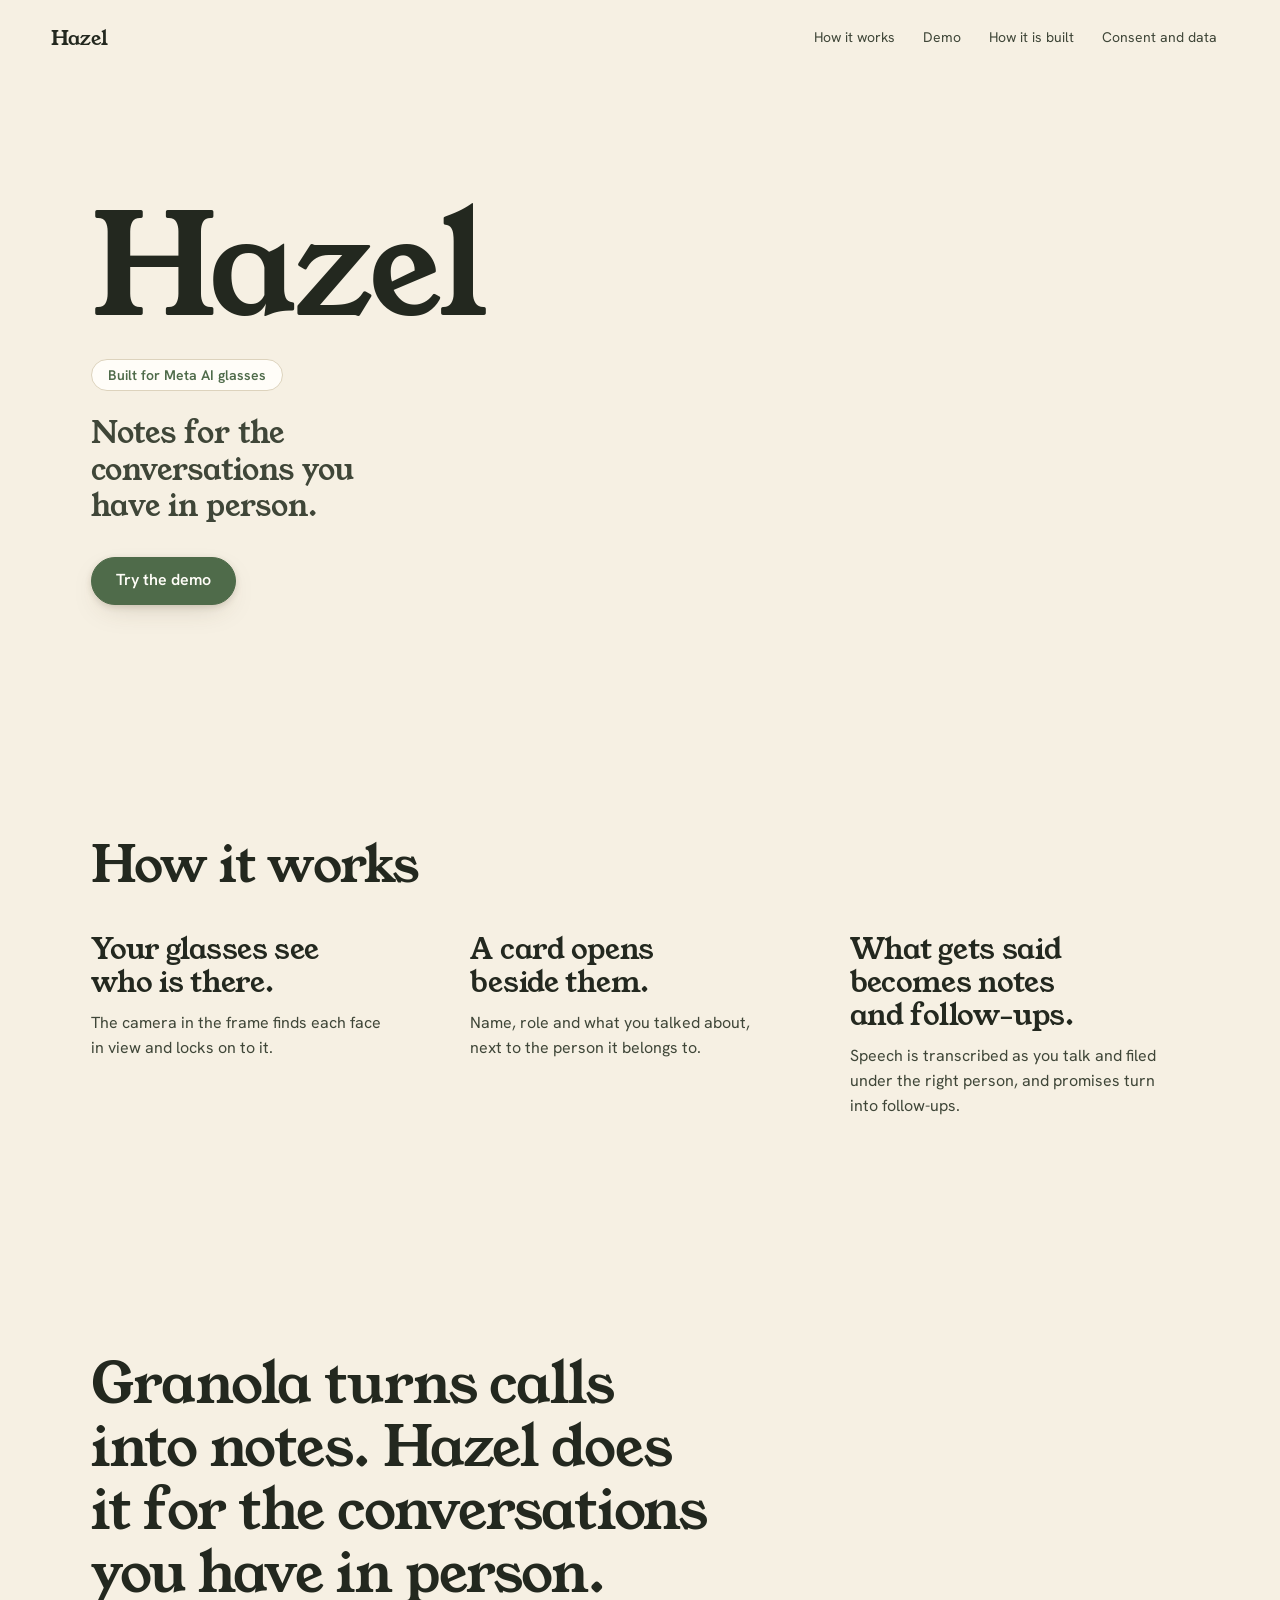
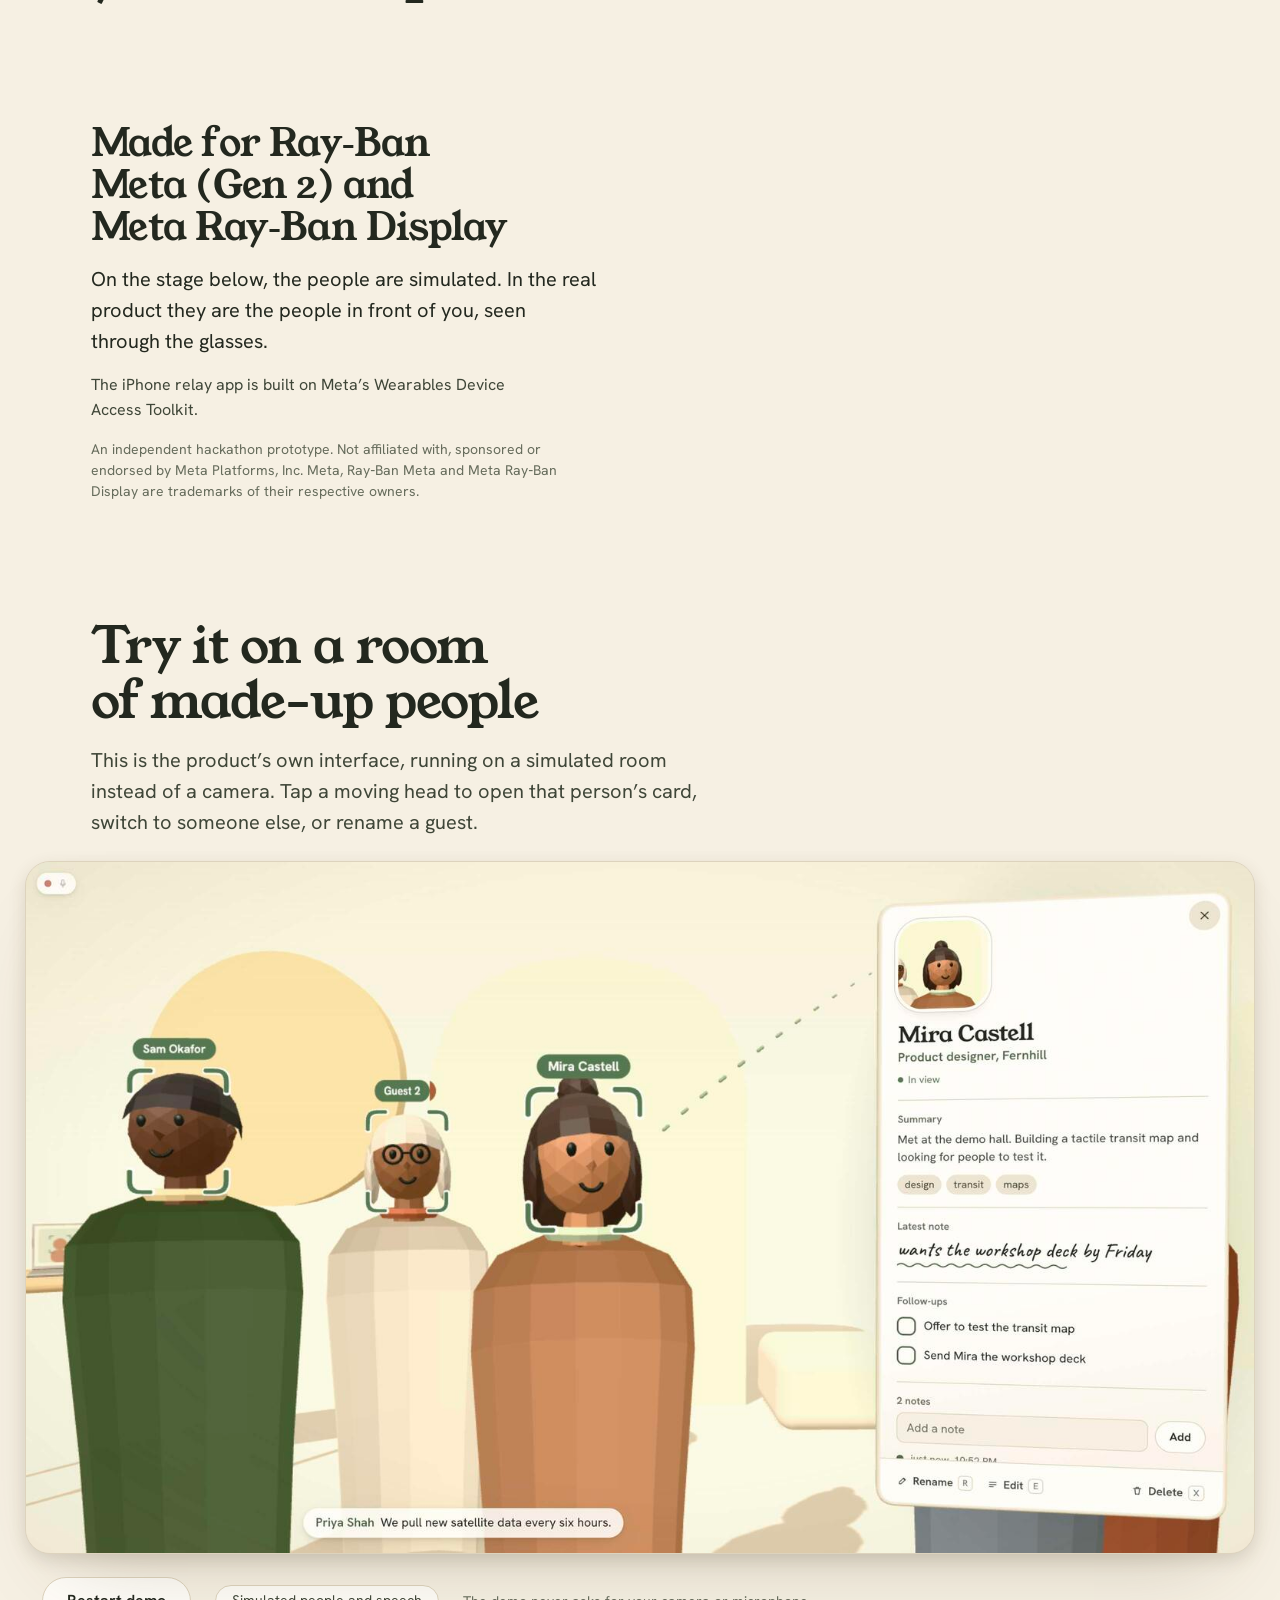
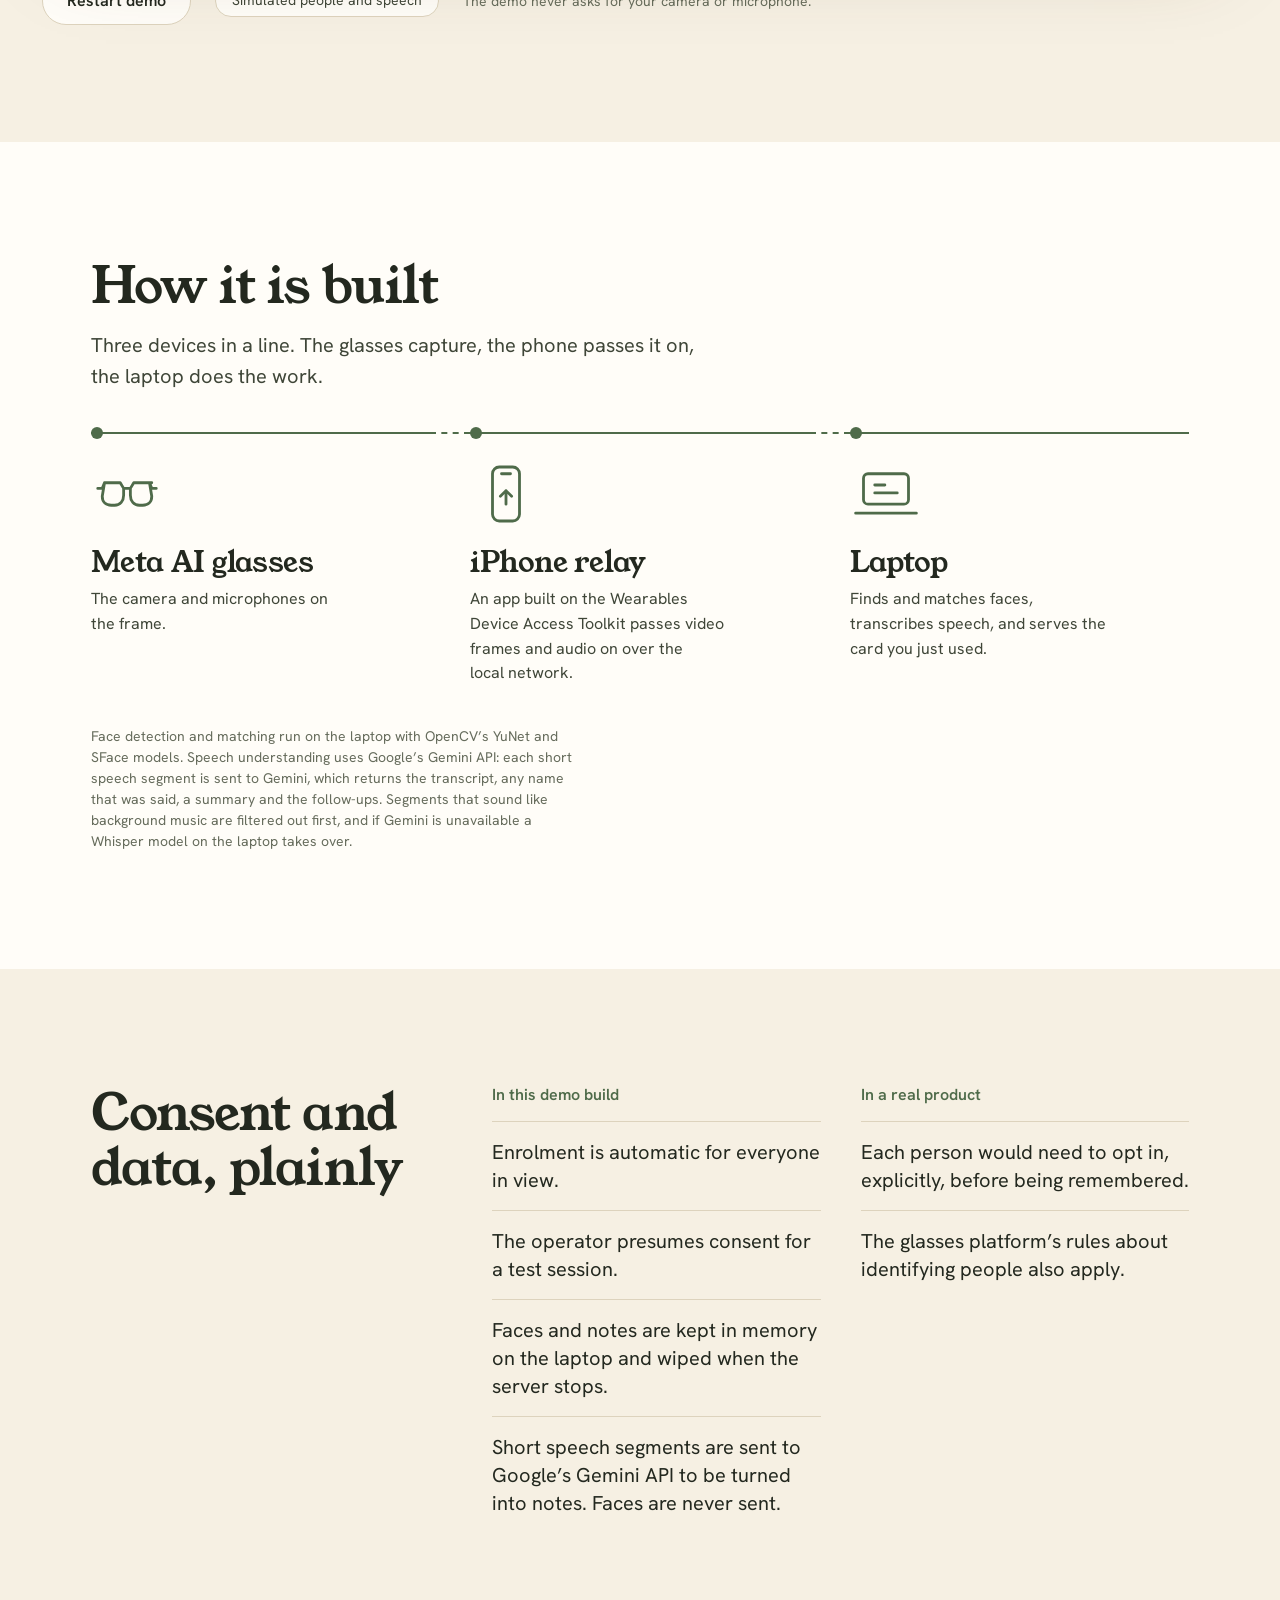
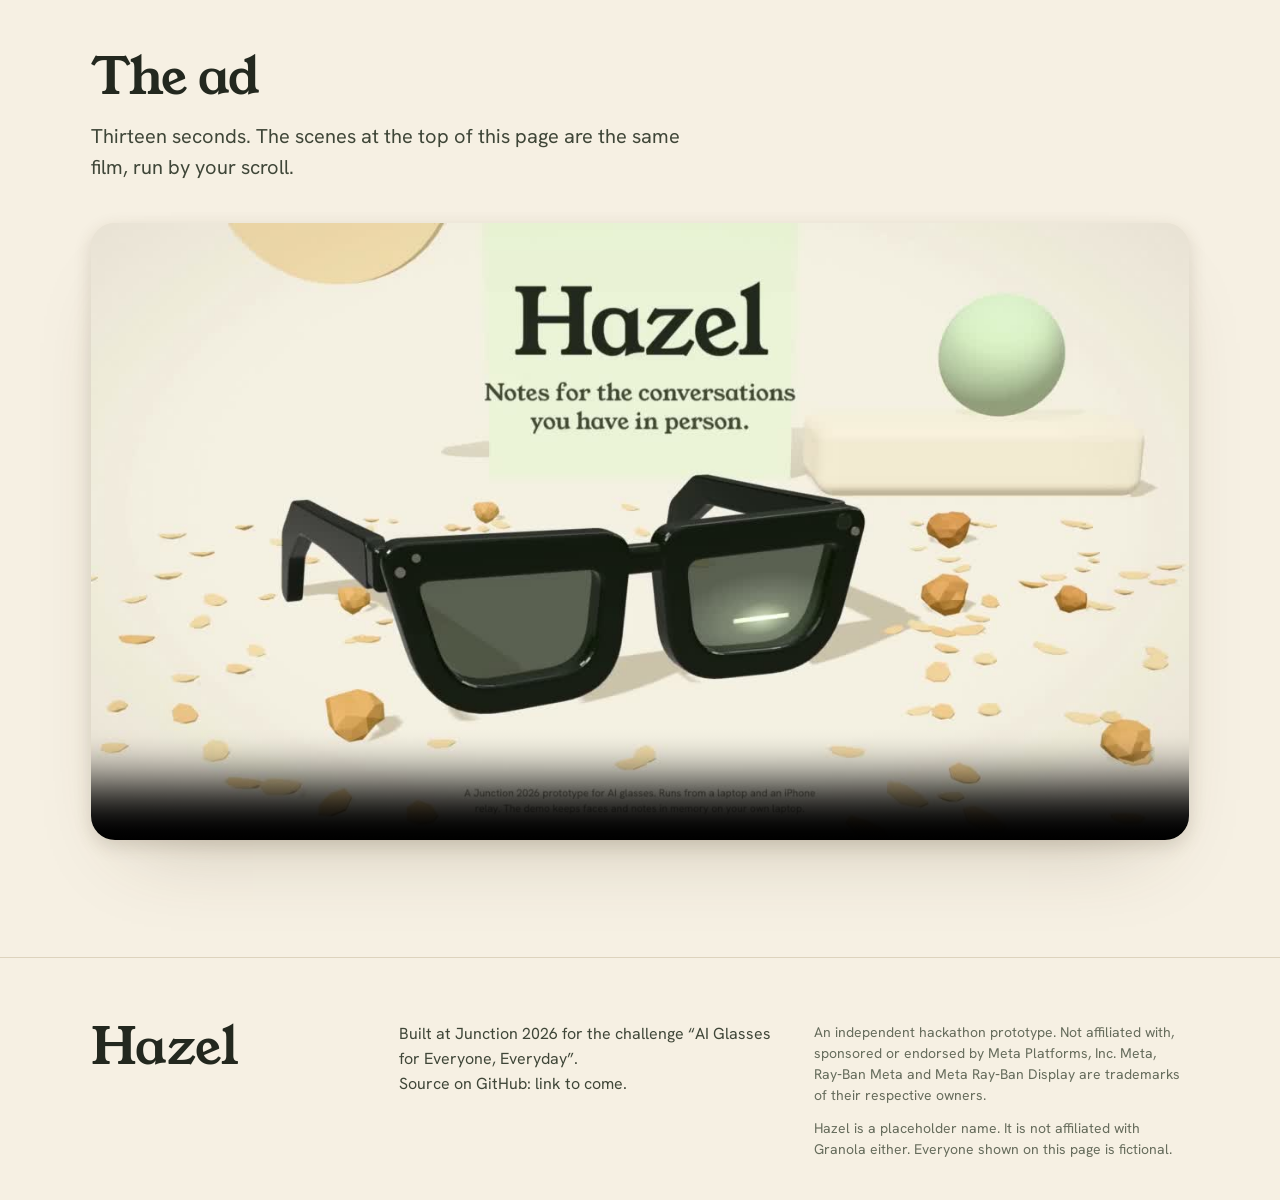
==== site/index.html @ 8c611d6f "Add Gemini speech backend and the Hazel website" ====
<!doctype html>
<html lang="en">
<head>
  <meta charset="utf-8">
  <meta name="viewport" content="width=device-width, initial-scale=1, viewport-fit=cover">
  <title data-brand="title">Hazel. Notes for in-person conversations, built for Meta AI glasses</title>
  <meta name="description" data-brand="description" content="Hazel is an independent hackathon prototype built for Meta AI glasses: it sees who you are talking to, remembers them, and turns what gets said into notes on a card.">
  <meta name="theme-color" content="#F6F0E3">
  <link rel="icon" href="data:,">
  <link rel="preload" href="assets/fonts/young-serif-400.woff2" as="font" type="font/woff2" crossorigin>
  <link rel="preload" href="assets/fonts/hanken-grotesk-400.woff2" as="font" type="font/woff2" crossorigin>
  <link rel="stylesheet" href="css/site.css?v=9">
  <script type="importmap">
    { "imports": { "three": "./vendor/three.module.min.js", "three/addons/": "./vendor/" } }
  </script>
</head>
<body>
  <a class="skip" href="#demo">Skip to the demo</a>
  <header class="nav">
    <a class="brand" href="#top">Hazel</a>
    <nav aria-label="Sections">
      <a href="#how">How it works</a>
      <a href="#demo">Demo</a>
      <a href="#build">How it is built</a>
      <a href="#consent">Consent and data</a>
    </nav>
  </header>

  <main id="top">
    <div class="film" id="film">
      <div class="film-stage" id="stage">
        <div class="scene-box"><canvas class="scene" id="scene" aria-hidden="true"></canvas></div>
        <div class="veil" id="veil" aria-hidden="true"></div>
        <div class="chip chip-tag" id="chip-tag" aria-hidden="true"></div>
        <div class="chip chip-speech" id="chip-speech" aria-hidden="true"></div>

        <section class="hero" id="hero" aria-labelledby="hero-title">
          <h1 class="wordmark" id="hero-title">Hazel</h1>
          <p class="pill" data-brand="pill">Built for Meta AI glasses</p>
          <p class="promise">Notes for the conversations you have in person.</p>
          <div class="actions">
            <a class="btn btn-primary" href="#demo">Try the demo</a>
          </div>
        </section>

        <section class="how" id="how" aria-labelledby="how-title">
          <h2 class="how-title" id="how-title">How it works</h2>
          <ol class="beats" id="beats">
            <li data-in="2.05" data-out="3.9">
              <canvas class="still" width="720" height="540" aria-hidden="true"></canvas>
              <h3>Your glasses see who is there.</h3>
              <p>The camera in the frame finds each face in view and locks on to it.</p>
            </li>
            <li data-in="4.25" data-out="6.85">
              <canvas class="still" width="720" height="540" aria-hidden="true"></canvas>
              <h3>A card opens beside them.</h3>
              <p>Name, role and what you talked about, next to the person it belongs to.</p>
            </li>
            <li data-in="7.15" data-out="9.9">
              <canvas class="still" width="720" height="540" aria-hidden="true"></canvas>
              <h3>What gets said becomes notes and follow-ups.</h3>
              <p>Speech is transcribed as you talk and filed under the right person, and promises turn into follow-ups.</p>
            </li>
          </ol>
        </section>
        <div class="rail" id="rail" aria-hidden="true"><i></i><i></i><i></i></div>
      </div>
    </div>

    <section class="statement" id="why">
      <div class="container">
        <p class="statement-text">Granola turns calls into notes. Hazel does it for the conversations you have in person.</p>
      </div>
    </section>

    <section class="made" id="made" aria-labelledby="made-title">
      <div class="container made-grid">
        <div class="made-copy">
          <h2 id="made-title" data-brand="madeFor">Made for Ray‑Ban Meta (Gen 2) and Meta Ray‑Ban Display</h2>
          <p class="made-lead">On the stage below, the people are simulated. In the real product they are the people in front of you, seen through the glasses.</p>
          <p data-brand="toolkit">The iPhone relay app is built on Meta’s Wearables Device Access Toolkit.</p>
          <p class="fine" data-brand="disclaimer">An independent hackathon prototype. Not affiliated with, sponsored or endorsed by Meta Platforms, Inc. Meta, Ray‑Ban Meta and Meta Ray‑Ban Display are trademarks of their respective owners.</p>
          <div class="brand-slot" id="brand-slot" hidden></div>
        </div>
        <div class="made-scene"><canvas id="lens" aria-hidden="true"></canvas></div>
      </div>
    </section>

    <section class="demo" id="demo" aria-labelledby="demo-title">
      <div class="container">
        <div class="head">
          <h2 id="demo-title">Try it on a room of made-up people</h2>
          <p>This is the product’s own interface, running on a simulated room instead of a camera. Tap a moving head to open that person’s card, switch to someone else, or rename a guest.</p>
        </div>
      </div>
      <div class="demo-wide">
        <div class="demo-frame" id="demo-frame" data-state="idle">
          <img class="demo-poster" src="assets/demo-poster.jpg" width="1600" height="900" alt="The Hazel demo: a warm 3D room of five fictional people, with a context card open beside one of them." loading="lazy" decoding="async">
        </div>
        <div class="demo-bar">
          <button class="btn" id="demo-restart" type="button">Restart demo</button>
          <p class="demo-caption">Simulated people and speech</p>
          <p class="fine">The demo never asks for your camera or microphone.</p>
          <p class="visually-hidden" id="demo-status" role="status"></p>
        </div>
        <noscript><p class="fine">The live demo needs JavaScript. The picture above shows it, and <a href="assets/hazel-ad-720p.mp4">the ad</a> plays without it.</p></noscript>
      </div>
    </section>

    <section class="build" id="build" aria-labelledby="build-title">
      <div class="container">
        <div class="head">
          <h2 id="build-title">How it is built</h2>
          <p>Three devices in a line. The glasses capture, the phone passes it on, the laptop does the work.</p>
        </div>
        <ol class="flow">
          <li>
            <svg class="flow-icon" viewBox="0 0 64 64" aria-hidden="true"><path d="M6 27h4l2-5h14l3 5h6l3-5h14l2 5h4M12 22l-2 12c0 5 3 8 8 8h3c5 0 8-4 8-9v-6M54 22l-2-0M52 22l2 12c0 5-3 8-8 8h-3c-5 0-8-4-8-9v-6"/></svg>
            <h3>Meta AI glasses</h3>
            <p>The camera and microphones on the frame.</p>
          </li>
          <li>
            <svg class="flow-icon" viewBox="0 0 64 64" aria-hidden="true"><rect x="20" y="8" width="24" height="48" rx="6"/><path d="M28 14h8M27 34l5-5 5 5M32 29v12"/></svg>
            <h3>iPhone relay</h3>
            <p>An app built on the Wearables Device Access Toolkit passes video frames and audio on over the local network.</p>
          </li>
          <li>
            <svg class="flow-icon" viewBox="0 0 64 64" aria-hidden="true"><rect x="12" y="14" width="40" height="27" rx="4"/><path d="M5 49h54M22 24h9M22 31h20"/></svg>
            <h3>Laptop</h3>
            <p>Finds and matches faces, transcribes speech, and serves the card you just used.</p>
          </li>
        </ol>
        <p class="fine build-note">Face detection and matching run on the laptop with OpenCV’s YuNet and SFace models. Speech understanding uses Google’s Gemini API: each short speech segment is sent to Gemini, which returns the transcript, any name that was said, a summary and the follow-ups. Segments that sound like background music are filtered out first, and if Gemini is unavailable a Whisper model on the laptop takes over.</p>
      </div>
    </section>

    <section class="consent" id="consent" aria-labelledby="consent-title">
      <div class="container consent-grid">
        <h2 id="consent-title">Consent and data, plainly</h2>
        <div class="consent-col">
          <h3>In this demo build</h3>
          <ul>
            <li>Enrolment is automatic for everyone in view.</li>
            <li>The operator presumes consent for a test session.</li>
            <li>Faces and notes are kept in memory on the laptop and wiped when the server stops.</li>
            <li>Short speech segments are sent to Google’s Gemini API to be turned into notes. Faces are never sent.</li>
          </ul>
        </div>
        <div class="consent-col">
          <h3>In a real product</h3>
          <ul>
            <li>Each person would need to opt in, explicitly, before being remembered.</li>
            <li>The glasses platform’s rules about identifying people also apply.</li>
          </ul>
        </div>
      </div>
    </section>

    <section class="ad" id="ad" aria-labelledby="ad-title">
      <div class="container">
        <div class="head">
          <h2 id="ad-title">The ad</h2>
          <p>Thirteen seconds. The scenes at the top of this page are the same film, run by your scroll.</p>
        </div>
        <video class="ad-video" id="ad-video" controls playsinline preload="none" poster="assets/hazel-ad-poster.jpg" width="1280" height="720">
          <source src="assets/hazel-ad-720p.mp4" type="video/mp4">
          <a href="assets/hazel-ad-720p.mp4">Download the ad</a>
        </video>
      </div>
    </section>
  </main>

  <footer class="footer">
    <div class="container footer-grid">
      <p class="footer-mark">Hazel</p>
      <div>
        <p data-brand="challenge">Built at Junction 2026 for the challenge “AI Glasses for Everyone, Everyday”.</p>
        <p>Source on GitHub: link to come.</p>
      </div>
      <div class="footer-legal">
        <p class="fine" data-brand="disclaimer">An independent hackathon prototype. Not affiliated with, sponsored or endorsed by Meta Platforms, Inc. Meta, Ray‑Ban Meta and Meta Ray‑Ban Display are trademarks of their respective owners.</p>
        <p class="fine">Hazel is a placeholder name. It is not affiliated with Granola either. Everyone shown on this page is fictional.</p>
      </div>
    </div>
  </footer>
  <script type="module" src="js/main.js?v=9"></script>
</body>
</html>
---- site/css/site.css ----
/* Hallmark · shape: scroll film into live product · genre: playful · theme: custom (by request, the Hazel ad) · job: try · idea: "your glasses remember who you met, like notes for real life" · vibe: "warm oat paper, sage, calm, tactile"
 * paper: #F6F0E3 · accent: #4F6B4A · display: Young Serif · body: Hanken Grotesk · hero: the ad's glasses scene, live, pushed into the lens by scroll · nav: edge-aligned wordmark and four anchors · footer: a mast, wordmark over the facts · imagery: the product, built in Three.js, and the product's own UI running live · signature: scroll scrubs the ad film, then the real card opens in the demo
 * axes: cream/friendly serif/moss · posture: stage · contrast: pass · fold: pass · v2.0.0 */
/* Hallmark · pre-emit critique: P4 H4 E4 S5 R4 V4 · weakest: H, the film captions stay to one heading and one sentence so the 3D carries the hierarchy */
/* waive 58: the Meta non-affiliation notice is required twice by the brief, which carries the page past 450 words */
/* waive 80: the three build icons are diagram glyphs on one stroke weight, not illustrations standing in for product imagery */
@import url("./tokens.css");
@import url("./base.css");

html { scroll-behavior: smooth; scroll-padding-top: var(--space-xl); }
h2 { font-size: var(--text-h2); font-weight: 400; line-height: 1.08; letter-spacing: var(--tracking-display); color: var(--color-ink); }
h3 { font-size: var(--text-h3); font-weight: 400; line-height: 1.15; letter-spacing: -0.01em; color: var(--color-ink); }
.fine { font-size: var(--text-sm); line-height: 1.5; color: var(--color-muted); max-width: 62ch; }
.head { display: grid; gap: var(--space-md); max-width: 44rem; margin-bottom: var(--space-xl); }
.head p { font-size: var(--text-lead); color: var(--color-ink-2); max-width: 56ch; }

.skip { position: absolute; left: var(--gutter); top: var(--space-xs); z-index: 60; padding: var(--space-xs) var(--space-md); background: var(--color-paper-2); border-radius: var(--radius-pill); box-shadow: var(--shadow-card); transform: translateY(-200%); }
.skip:focus-visible { transform: none; }

.nav { position: absolute; inset: 0 0 auto; z-index: 40; display: flex; align-items: center; justify-content: space-between; gap: var(--space-lg); padding: var(--space-md) var(--gutter); }
.brand { font-family: var(--font-display); font-size: var(--text-lg); line-height: 1; color: var(--color-ink); text-decoration: none; padding: var(--space-sm) 0; }
.nav nav { display: flex; gap: var(--space-2xs); }
.nav nav a { display: inline-flex; align-items: center; min-height: 44px; padding: 0 var(--space-sm); border-radius: var(--radius-pill); font-size: var(--text-sm); color: var(--color-ink-2); text-decoration: none; transition: background-color var(--dur-micro) var(--ease-out), color var(--dur-micro) var(--ease-out); }
.nav nav a:hover { background: var(--color-paper-3); color: var(--color-focus); }
.nav nav a:active { background: var(--color-rule); }

.btn { display: inline-flex; align-items: center; justify-content: center; min-height: 48px; padding: 0 var(--space-lg); border: var(--rule-hair) solid var(--color-rule); border-radius: var(--radius-pill); background: var(--color-paper-2); color: var(--color-ink); font-weight: 600; font-size: var(--text-md); text-decoration: none; cursor: pointer; transition: background-color var(--dur-short) var(--ease-out), border-color var(--dur-short) var(--ease-out), scale var(--dur-short) var(--ease-out); }
.btn:hover { background: var(--color-paper-3); border-color: var(--color-muted); }
.btn:active { scale: 0.97; }
.btn:disabled { opacity: 0.5; cursor: not-allowed; }
.btn-primary { background: var(--color-accent); border-color: var(--color-accent); color: var(--color-accent-ink); box-shadow: var(--shadow-card); }
.btn-primary:hover { background: var(--color-focus); border-color: var(--color-focus); }

.film { position: relative; }
.film-stage { position: relative; }
.scene-box, .veil, .chip, .rail, .still { display: none; }
.hero { display: grid; gap: var(--space-lg); justify-items: start; align-content: center; min-height: 86svh; padding: var(--space-3xl) var(--gutter) var(--space-2xl); max-width: var(--container); margin-inline: auto; }
.wordmark { font-size: var(--text-wordmark); font-weight: 400; line-height: 0.95; letter-spacing: var(--tracking-display); color: var(--color-ink); }
.pill { display: inline-flex; align-items: center; min-height: 32px; padding: 0 var(--space-md); border-radius: var(--radius-pill); background: var(--color-paper-2); border: var(--rule-hair) solid var(--color-rule); color: var(--color-accent); font-size: var(--text-sm); font-weight: 600; line-height: 1; }
.promise { font-family: var(--font-display); font-size: var(--text-promise); line-height: 1.2; color: var(--color-ink-2); max-width: 17ch; text-wrap: balance; }
.actions { display: flex; flex-wrap: wrap; gap: var(--space-sm); margin-top: var(--space-xs); }

.how { max-width: var(--container); margin-inline: auto; padding: var(--space-2xl) var(--gutter) var(--section-gap); }
.how-title { margin-bottom: var(--space-xl); }
.beats { list-style: none; margin: 0; padding: 0; display: grid; grid-template-columns: repeat(3, minmax(0, 1fr)); gap: var(--space-xl); }
.beats li { display: grid; gap: var(--space-sm); align-content: start; }
.beats p { color: var(--color-ink-2); max-width: 34ch; }

.js .scene-box { display: block; position: absolute; inset: 0 0 auto; height: 100svh; }
.js .scene { display: block; width: 100%; height: 100%; }
.js .hero { position: relative; z-index: 2; min-height: 100svh; max-width: none; margin: 0; padding: var(--space-3xl) var(--gutter) var(--space-2xl) max(var(--gutter), calc((100% - var(--container)) / 2 + var(--gutter))); }
.js .film-stage::before { content: ""; position: absolute; inset: 0 0 auto; height: 100svh; z-index: 1; pointer-events: none; background: radial-gradient(ellipse at 50% 46%, var(--color-clear) 56%, var(--color-vignette) 135%); }

.static .still { display: block; width: 100%; height: auto; aspect-ratio: 4 / 3; border-radius: var(--radius-card); background: var(--color-paper-3); box-shadow: var(--shadow-card); margin-bottom: var(--space-xs); }

.scrub .film { height: calc(var(--film-length, 465) * 1svh + 100svh); }
.scrub .film-stage { position: sticky; top: 0; height: 100svh; overflow: hidden; background: var(--color-paper); }
.scrub .veil { display: block; position: absolute; inset: 0; z-index: var(--z-veil); background: var(--color-paper); opacity: 0; pointer-events: none; }
.scrub .hero { position: absolute; inset: 0; will-change: transform, opacity; }
.scrub .how { position: absolute; inset: 0; z-index: var(--z-overlay); max-width: none; padding: 0; pointer-events: none; }
.scrub .how-title { position: absolute; width: 1px; height: 1px; overflow: hidden; clip-path: inset(50%); white-space: nowrap; }
.scrub .beats { display: block; }
.scrub .beats li { position: absolute; left: var(--gutter); bottom: clamp(72px, 12vh, 132px); display: grid; gap: var(--space-xs); width: min(24rem, calc(100% - var(--gutter) * 2)); padding: var(--space-md) var(--space-lg) var(--space-lg); background: var(--color-paper-2); border-radius: var(--radius-card); box-shadow: var(--shadow-card); rotate: -1.4deg; opacity: 0; visibility: hidden; will-change: transform, opacity; }
.scrub .beats h3 { font-size: clamp(1.5rem, 1.6vw + 1rem, 2.5rem); line-height: 1.08; letter-spacing: var(--tracking-display); }
.scrub .chip { display: block; position: absolute; left: 0; top: 0; z-index: var(--z-overlay); padding: 0.5em 0.95em; font-size: clamp(1rem, 1.5vw, 1.75rem); font-weight: 600; line-height: 1.2; white-space: nowrap; opacity: 0; pointer-events: none; box-shadow: var(--shadow-card); will-change: transform, opacity; }
.scrub .chip-tag { background: var(--color-accent); color: var(--color-accent-ink); border-radius: var(--radius-pill); }
.scrub .chip-speech { background: var(--color-paper-2); color: var(--color-ink); border-radius: 1.2em 1.2em 0.3em 1.2em; font-weight: 400; white-space: normal; width: max-content; max-width: 21ch; }
.scrub .rail { display: flex; gap: var(--space-xs); position: absolute; right: var(--gutter); bottom: clamp(28px, 5vh, 48px); z-index: var(--z-overlay); opacity: 0; }
.rail i { display: block; width: 40px; height: 4px; border-radius: var(--radius-pill); background: var(--color-rule); transition: background-color var(--dur-short) var(--ease-out); }
.rail i.is-on { background: var(--color-accent); }

.statement { padding: var(--section-gap) 0; }
.statement-text { font-family: var(--font-display); font-size: var(--text-statement); line-height: 1.12; letter-spacing: var(--tracking-display); color: var(--color-ink); max-width: 20ch; text-wrap: balance; }

.made { padding: 0 0 var(--section-gap); }
.made-grid { display: grid; grid-template-columns: minmax(0, 1.05fr) minmax(0, 1fr); gap: var(--space-xl); align-items: center; }
.made-copy { display: grid; gap: var(--space-md); justify-items: start; }
.made-copy h2 { max-width: 20ch; font-size: clamp(1.75rem, 1.8vw + 1rem, 2.75rem); }
.made-lead { font-size: var(--text-lead); color: var(--color-ink); max-width: 46ch; }
.made-copy p:not(.made-lead):not(.fine) { color: var(--color-ink-2); max-width: 46ch; }
.made-scene { aspect-ratio: 4 / 3; min-height: 260px; }
.made-scene canvas { display: block; width: 100%; height: 100%; }
html:not(.js) .made-scene { display: none; }
html:not(.js) .made-grid { grid-template-columns: minmax(0, 1fr); }

.demo { padding: 0 0 var(--section-gap); scroll-margin-top: var(--space-xl); background: var(--color-paper); }
.demo .head { margin-bottom: var(--space-lg); }
.demo-wide { width: 100%; max-width: 1680px; margin-inline: auto; padding-inline: var(--gutter-demo); }
.demo-frame { position: relative; aspect-ratio: 16 / 9; max-height: 88svh; width: 100%; border-radius: calc(var(--radius-card) + 6px); overflow: hidden; background: var(--color-paper-3); box-shadow: var(--shadow-frame); outline: var(--rule-hair) solid var(--color-rule); }
.demo-poster, .demo-live { position: absolute; inset: 0; width: 100%; height: 100%; border: 0; background: var(--color-paper); color-scheme: light; }
.demo-poster { object-fit: cover; transition: opacity var(--dur-short) var(--ease-out); }
.demo-live { opacity: 0; transition: opacity 400ms var(--ease-out); }
.demo-frame[data-state="live"] .demo-live { opacity: 1; }
.demo-frame[data-state="live"] .demo-poster { opacity: 0; }
.demo-bar { display: flex; flex-wrap: wrap; align-items: center; gap: var(--space-sm) var(--space-lg); margin-top: var(--space-lg); padding-inline: var(--space-md); }
.demo-caption { display: inline-flex; align-items: center; min-height: 32px; padding: 0 var(--space-md); border-radius: var(--radius-pill); background: var(--color-paper-2); border: var(--rule-hair) solid var(--color-rule); color: var(--color-ink-2); font-size: var(--text-sm); }

.build { padding: var(--section-gap) 0; background: var(--color-paper-2); }
.flow { list-style: none; margin: 0; padding: 0; display: grid; grid-template-columns: repeat(3, minmax(0, 1fr)); gap: var(--space-xl); }
.flow li { position: relative; display: grid; gap: var(--space-xs); align-content: start; justify-items: start; padding-top: var(--space-lg); border-top: 2px solid var(--color-accent); }
.flow li::before { content: ""; position: absolute; left: 0; top: -7px; width: 12px; height: 12px; border-radius: var(--radius-pill); background: var(--color-accent); }
.flow li:not(:last-child)::after { content: ""; position: absolute; left: 100%; top: -2px; width: var(--space-xl); border-top: 2px dashed var(--color-accent); }
.flow-icon { width: 72px; height: 72px; fill: none; stroke: var(--color-accent); stroke-width: 2.5; stroke-linecap: round; stroke-linejoin: round; margin-bottom: var(--space-xs); }
.flow p { color: var(--color-ink-2); max-width: 30ch; }
.build-note { margin-top: var(--space-xl); }

.consent { padding: var(--section-gap) 0; }
.consent-grid { display: grid; grid-template-columns: minmax(0, 1.1fr) minmax(0, 1fr) minmax(0, 1fr); gap: var(--space-xl); align-items: start; }
.consent-col { display: grid; gap: var(--space-md); }
.consent-col h3 { font-family: var(--font-body); font-weight: 600; font-size: var(--text-md); letter-spacing: 0; color: var(--color-accent); }
.consent-col ul { list-style: none; margin: 0; padding: 0; display: grid; }
.consent-col li { padding: var(--space-md) 0; border-top: var(--rule-hair) solid var(--color-rule); font-size: var(--text-lead); line-height: 1.4; color: var(--color-ink); }

.ad { padding: 0 0 var(--section-gap); }
.ad-video { width: 100%; height: auto; aspect-ratio: 16 / 9; border-radius: calc(var(--radius-card) + 6px); background: var(--color-paper-3); box-shadow: var(--shadow-frame); accent-color: var(--color-accent); }

.footer { padding: var(--space-2xl) 0 var(--space-xl); border-top: var(--rule-hair) solid var(--color-rule); color: var(--color-ink-2); }
.footer-grid { display: grid; grid-template-columns: minmax(0, 1fr) minmax(0, 1.4fr) minmax(0, 1.4fr); gap: var(--space-xl); align-items: start; }
.footer-legal { display: grid; gap: var(--space-sm); }
.footer-mark { font-family: var(--font-display); font-size: var(--text-h2); line-height: 1; color: var(--color-ink); }

@media (max-width: 60rem) {
  .nav nav a:not([href="#demo"]) { display: none; }
  .beats, .flow, .consent-grid, .footer-grid, .made-grid { grid-template-columns: minmax(0, 1fr); }
  .made-scene { order: -1; aspect-ratio: 16 / 9; }
  .flow { gap: var(--space-2xl); }
  .flow li:not(:last-child)::after { left: 5px; top: 100%; width: 0; height: var(--space-2xl); border-top: 0; border-left: 2px dashed var(--color-accent); }
  .demo-frame { aspect-ratio: 4 / 3; }
}
@media (max-width: 40rem) {
  .js .hero { align-content: start; padding-top: clamp(88px, 15svh, 140px); }
  .pill { display: inline-flex; align-items: center; min-height: 32px; padding: 0 var(--space-md); border-radius: var(--radius-pill); background: var(--color-paper-2); border: var(--rule-hair) solid var(--color-rule); color: var(--color-accent); font-size: var(--text-sm); font-weight: 600; line-height: 1; }
.promise { max-width: 15ch; }
  .scrub .beats li { bottom: 64px; padding: var(--space-sm) var(--space-md) var(--space-md); }
  .scrub .rail { bottom: 24px; }
  .demo-frame { aspect-ratio: 9 / 15; max-height: 82svh; }
  .btn { padding: 0 var(--space-md); }
}
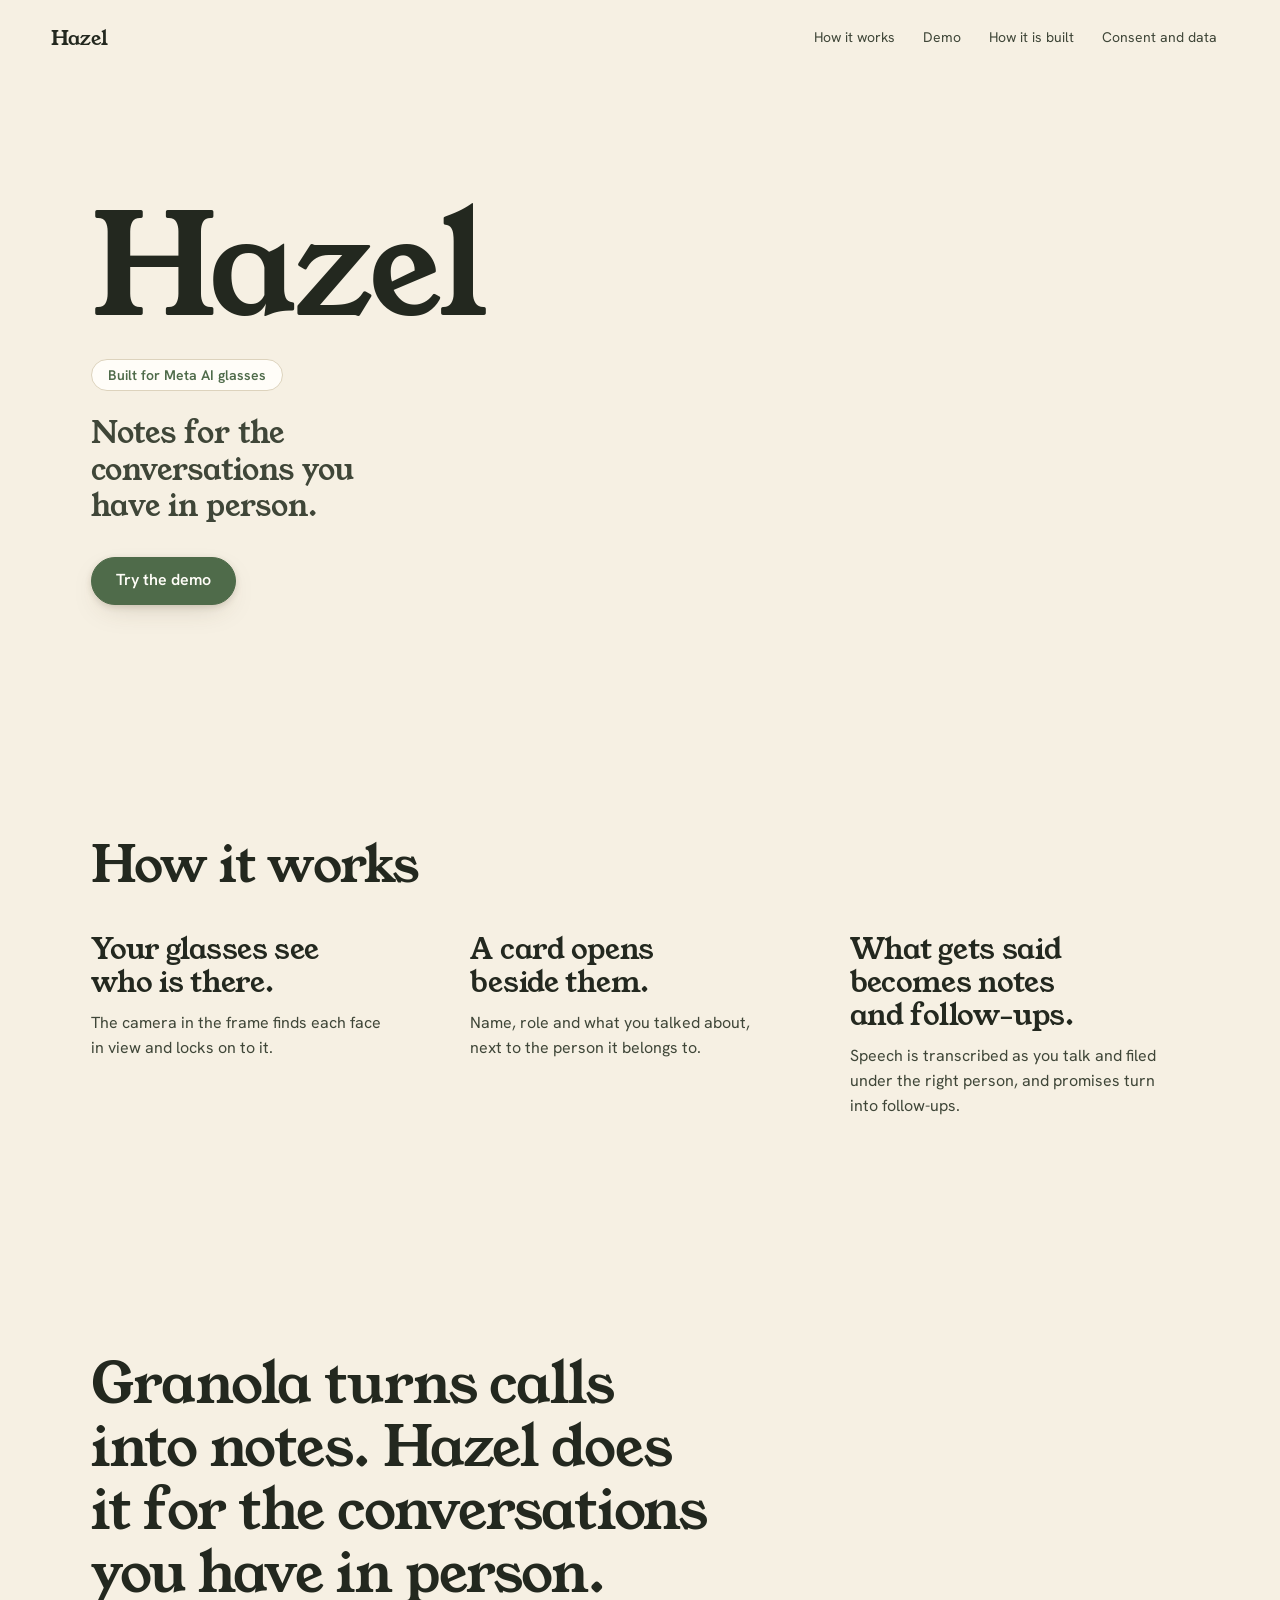
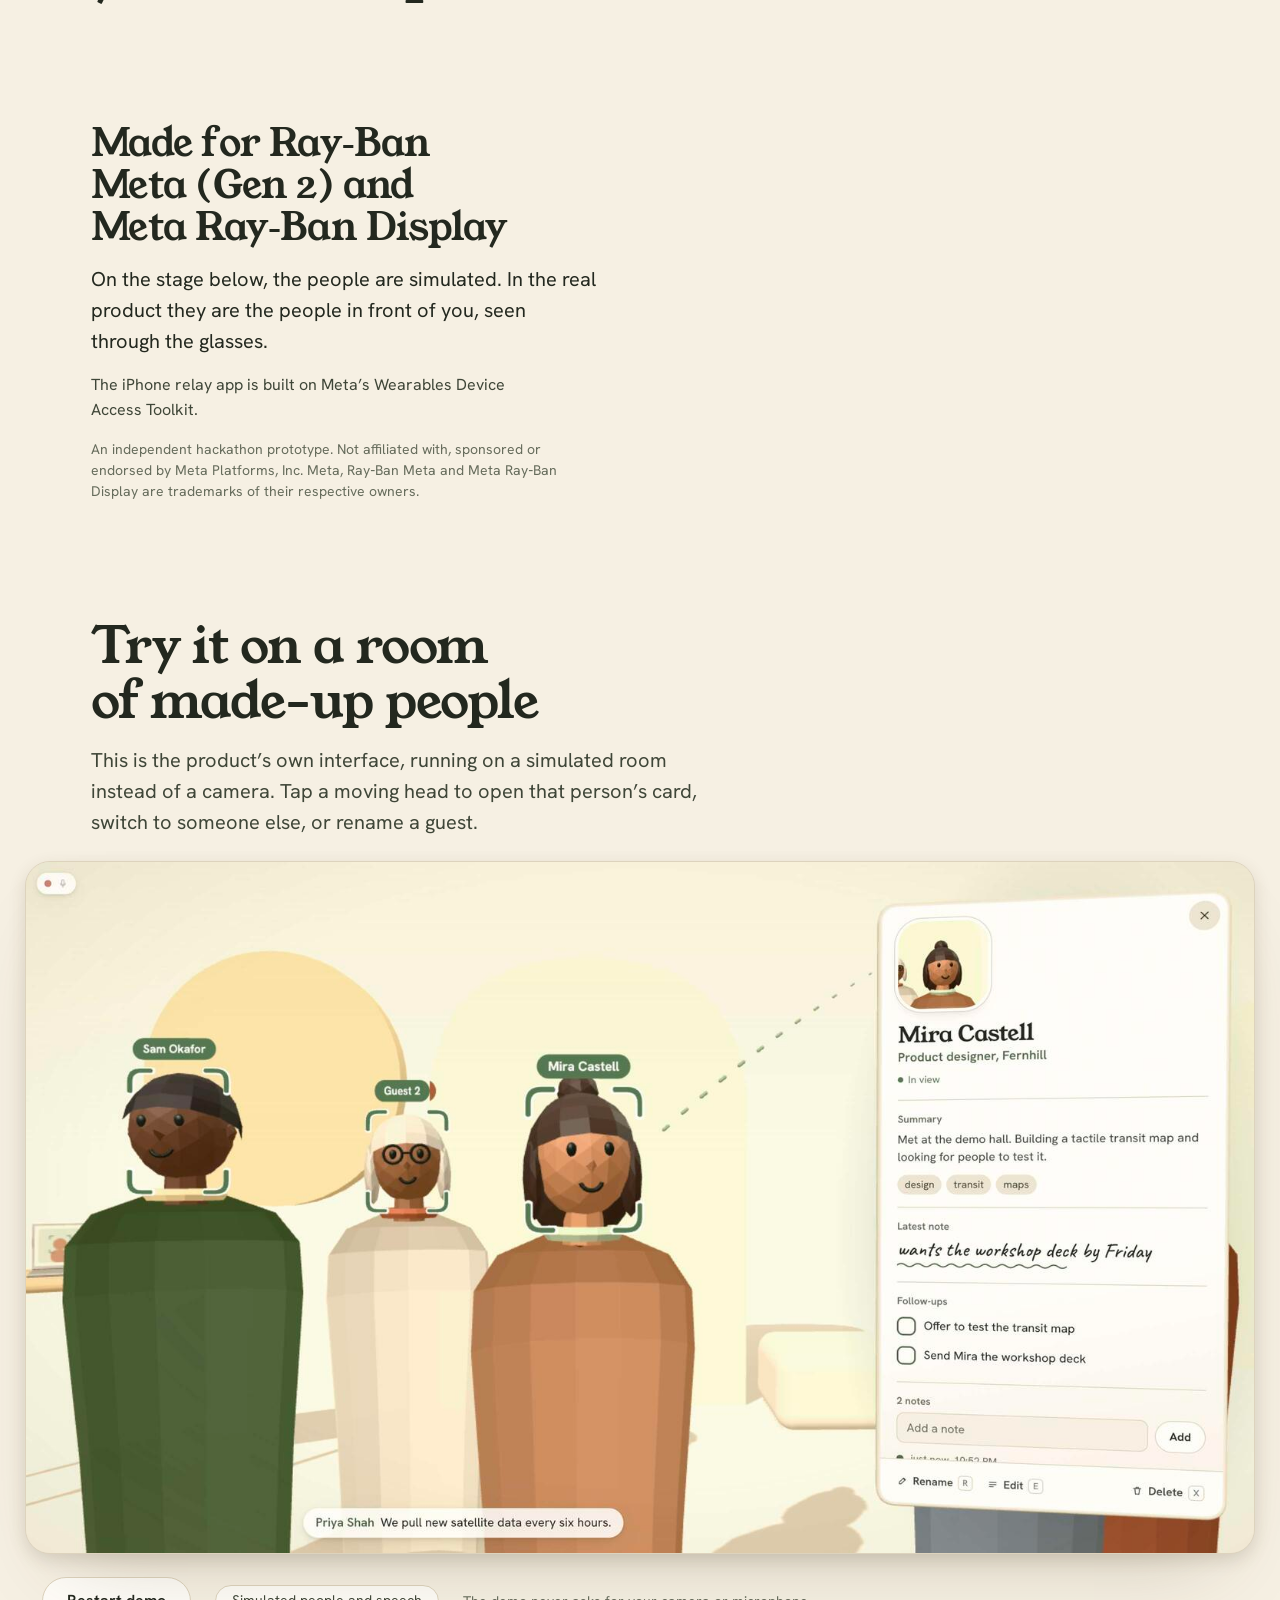
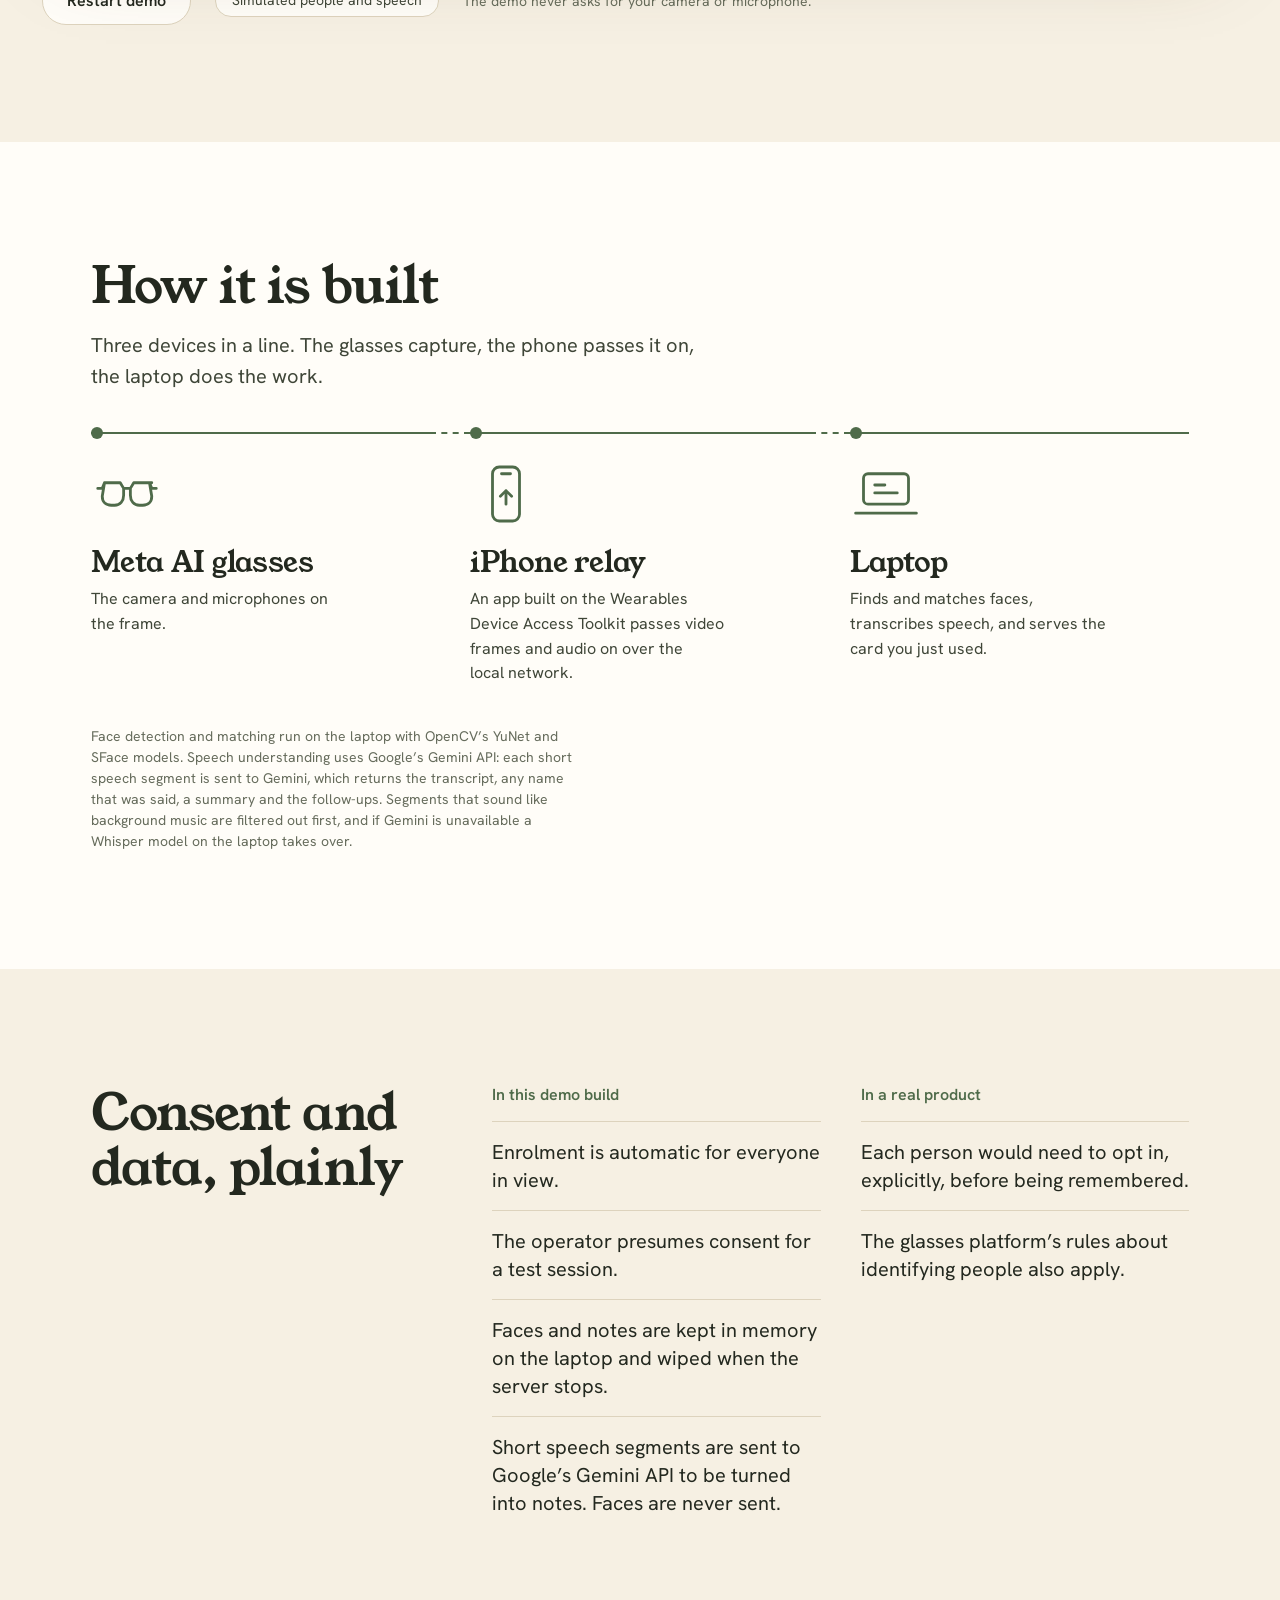
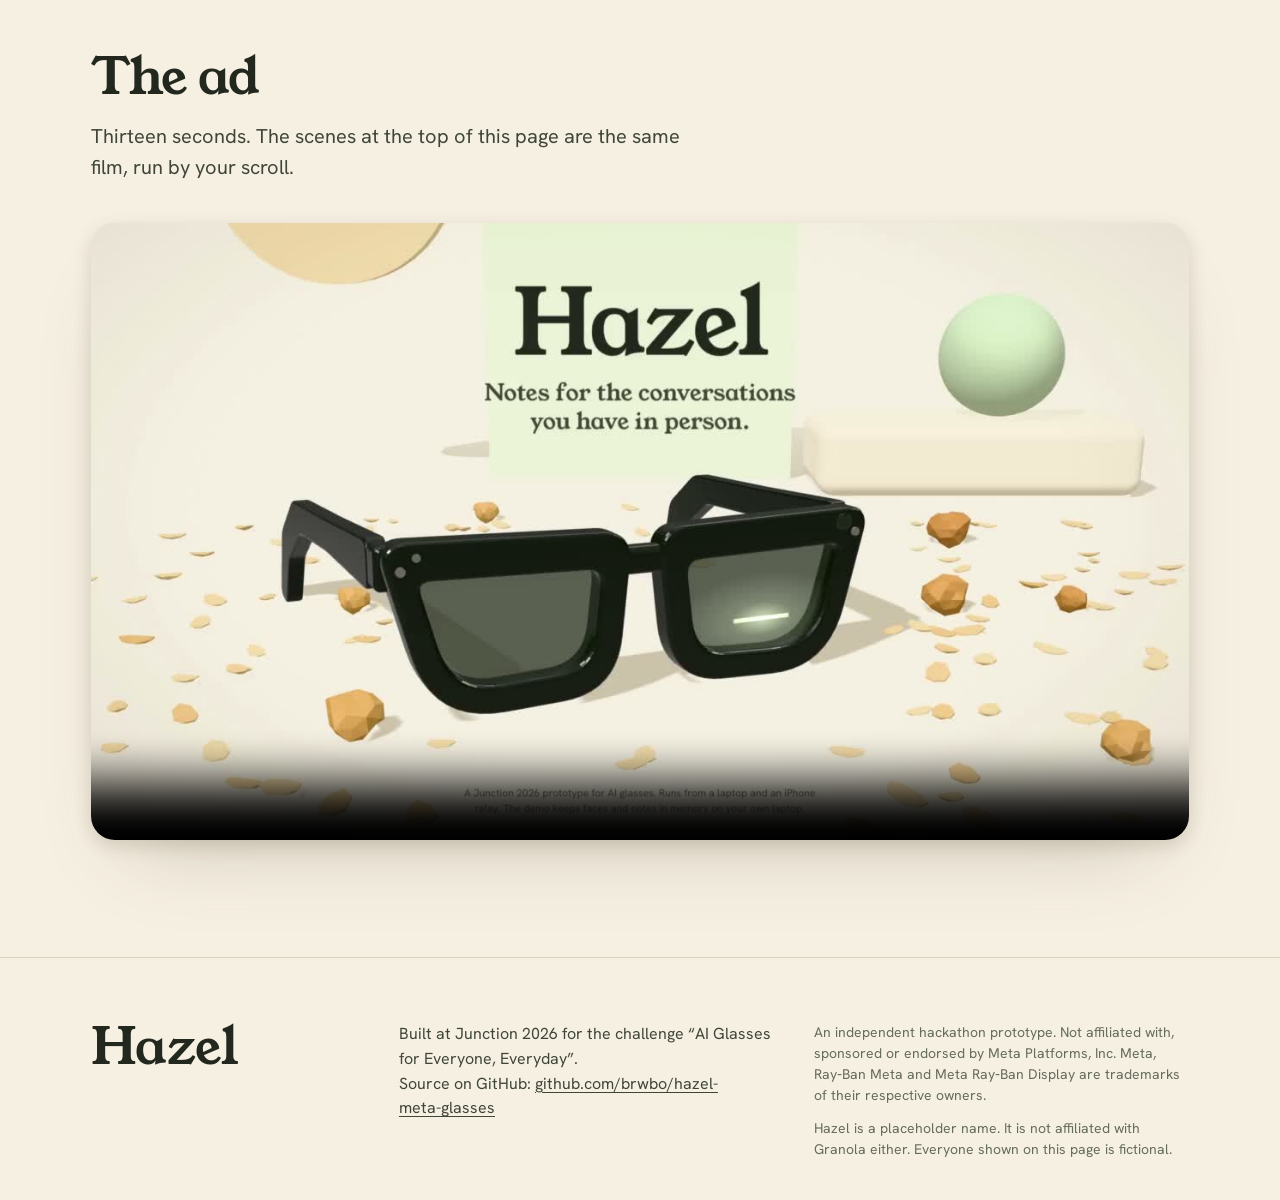
==== commit b07b819e: "Link the public repo from the site footer" ====
--- a/site/index.html
+++ b/site/index.html
@@ -175,7 +175,7 @@
       <p class="footer-mark">Hazel</p>
       <div>
         <p data-brand="challenge">Built at Junction 2026 for the challenge “AI Glasses for Everyone, Everyday”.</p>
-        <p>Source on GitHub: link to come.</p>
+        <p>Source on GitHub: <a href="https://github.com/brwbo/hazel-meta-glasses" rel="noopener">github.com/brwbo/hazel-meta-glasses</a></p>
       </div>
       <div class="footer-legal">
         <p class="fine" data-brand="disclaimer">An independent hackathon prototype. Not affiliated with, sponsored or endorsed by Meta Platforms, Inc. Meta, Ray‑Ban Meta and Meta Ray‑Ban Display are trademarks of their respective owners.</p>
